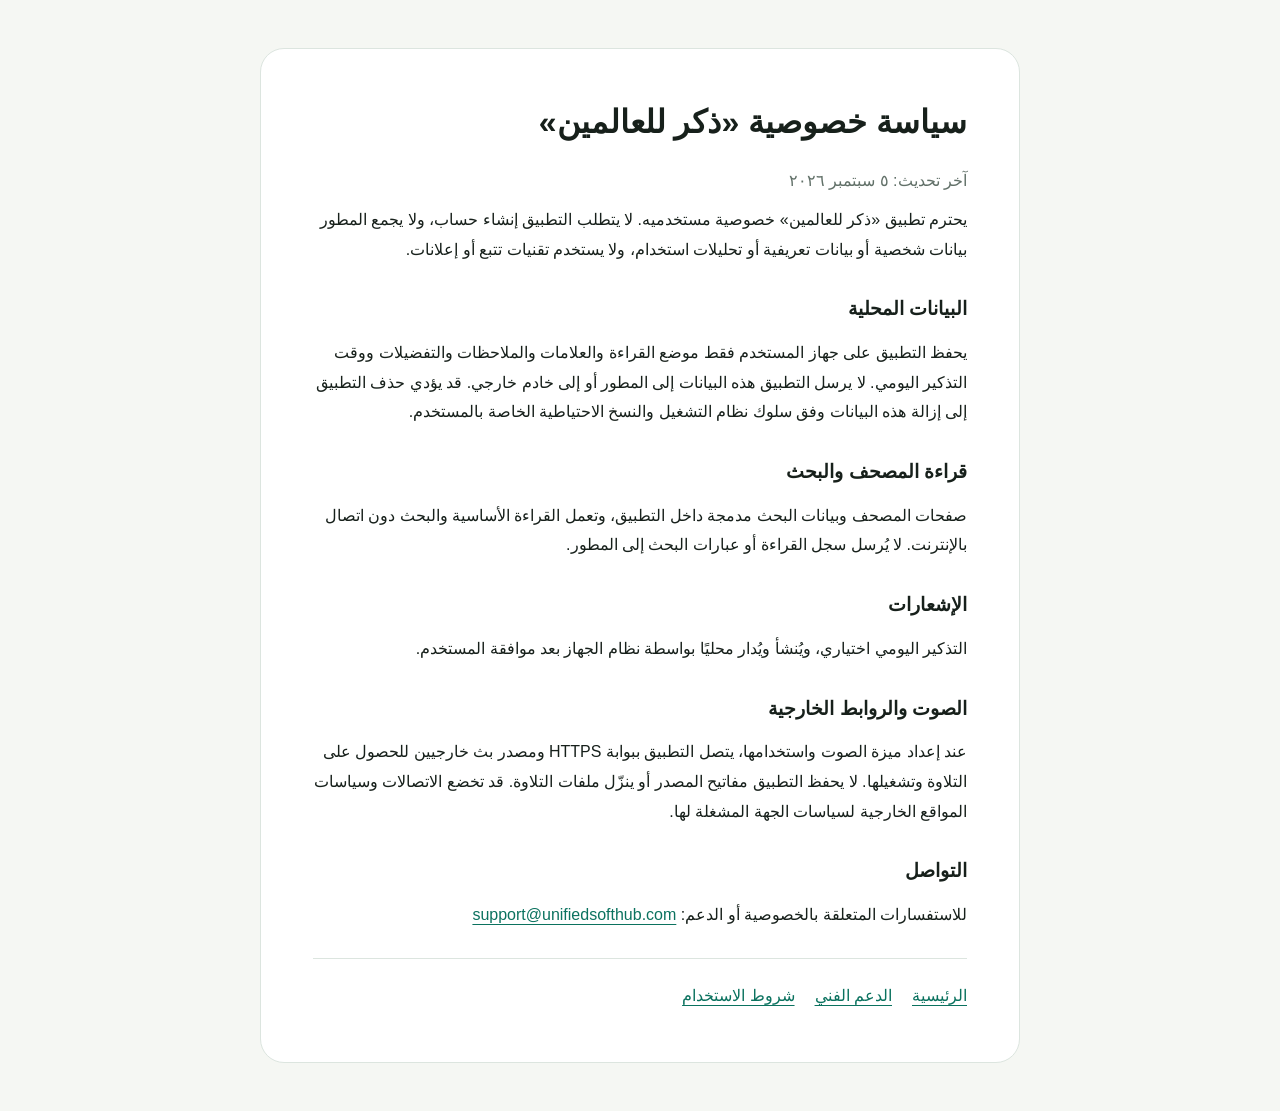
==== privacy.html @ 2fbc76ec "Publish support and legal pages" ====
<!doctype html>
<html lang="ar" dir="rtl">
<head>
  <meta charset="utf-8">
  <meta name="viewport" content="width=device-width, initial-scale=1">
  <meta name="description" content="سياسة خصوصية تطبيق ذكر للعالمين.">
  <title>سياسة الخصوصية — ذكر للعالمين</title>
  <link rel="stylesheet" href="styles.css">
</head>
<body>
  <main>
    <h1>سياسة خصوصية «ذكر للعالمين»</h1>
    <p class="muted">آخر تحديث: ٥ سبتمبر ٢٠٢٦</p>
    <p>يحترم تطبيق «ذكر للعالمين» خصوصية مستخدميه. لا يتطلب التطبيق إنشاء حساب، ولا يجمع المطور بيانات شخصية أو بيانات تعريفية أو تحليلات استخدام، ولا يستخدم تقنيات تتبع أو إعلانات.</p>

    <h2>البيانات المحلية</h2>
    <p>يحفظ التطبيق على جهاز المستخدم فقط موضع القراءة والعلامات والملاحظات والتفضيلات ووقت التذكير اليومي. لا يرسل التطبيق هذه البيانات إلى المطور أو إلى خادم خارجي. قد يؤدي حذف التطبيق إلى إزالة هذه البيانات وفق سلوك نظام التشغيل والنسخ الاحتياطية الخاصة بالمستخدم.</p>

    <h2>قراءة المصحف والبحث</h2>
    <p>صفحات المصحف وبيانات البحث مدمجة داخل التطبيق، وتعمل القراءة الأساسية والبحث دون اتصال بالإنترنت. لا يُرسل سجل القراءة أو عبارات البحث إلى المطور.</p>

    <h2>الإشعارات</h2>
    <p>التذكير اليومي اختياري، ويُنشأ ويُدار محليًا بواسطة نظام الجهاز بعد موافقة المستخدم.</p>

    <h2>الصوت والروابط الخارجية</h2>
    <p>عند إعداد ميزة الصوت واستخدامها، يتصل التطبيق ببوابة HTTPS ومصدر بث خارجيين للحصول على التلاوة وتشغيلها. لا يحفظ التطبيق مفاتيح المصدر أو ينزّل ملفات التلاوة. قد تخضع الاتصالات وسياسات المواقع الخارجية لسياسات الجهة المشغلة لها.</p>

    <h2>التواصل</h2>
    <p>للاستفسارات المتعلقة بالخصوصية أو الدعم: <a href="mailto:support@unifiedsofthub.com">support@unifiedsofthub.com</a></p>
    <nav aria-label="روابط الموقع">
      <a href="index.html">الرئيسية</a>
      <a href="support.html">الدعم الفني</a>
      <a href="terms.html">شروط الاستخدام</a>
    </nav>
  </main>
</body>
</html>
---- styles.css ----
:root {
  color-scheme: light dark;
  --background: #f5f7f3;
  --surface: #ffffff;
  --text: #17201b;
  --muted: #617068;
  --accent: #0b725f;
  --border: #dce5df;
}

@media (prefers-color-scheme: dark) {
  :root {
    --background: #0c110e;
    --surface: #141b17;
    --text: #edf4ef;
    --muted: #a8b6ae;
    --accent: #70c8ad;
    --border: #28352e;
  }
}

* { box-sizing: border-box; }

body {
  margin: 0;
  background: var(--background);
  color: var(--text);
  font-family: -apple-system, BlinkMacSystemFont, "Segoe UI", Tahoma, Arial, sans-serif;
  line-height: 1.85;
}

main {
  width: min(760px, calc(100% - 32px));
  margin: 48px auto;
  padding: clamp(24px, 5vw, 52px);
  background: var(--surface);
  border: 1px solid var(--border);
  border-radius: 24px;
}

h1, h2 { line-height: 1.35; }
h1 { margin-top: 0; }
h2 { margin-top: 32px; font-size: 1.2rem; }
p { margin: 10px 0; }
.muted { color: var(--muted); }

a {
  color: var(--accent);
  text-decoration-thickness: 1px;
  text-underline-offset: 4px;
}

nav {
  display: flex;
  flex-wrap: wrap;
  gap: 10px 20px;
  margin-top: 28px;
  padding-top: 22px;
  border-top: 1px solid var(--border);
}
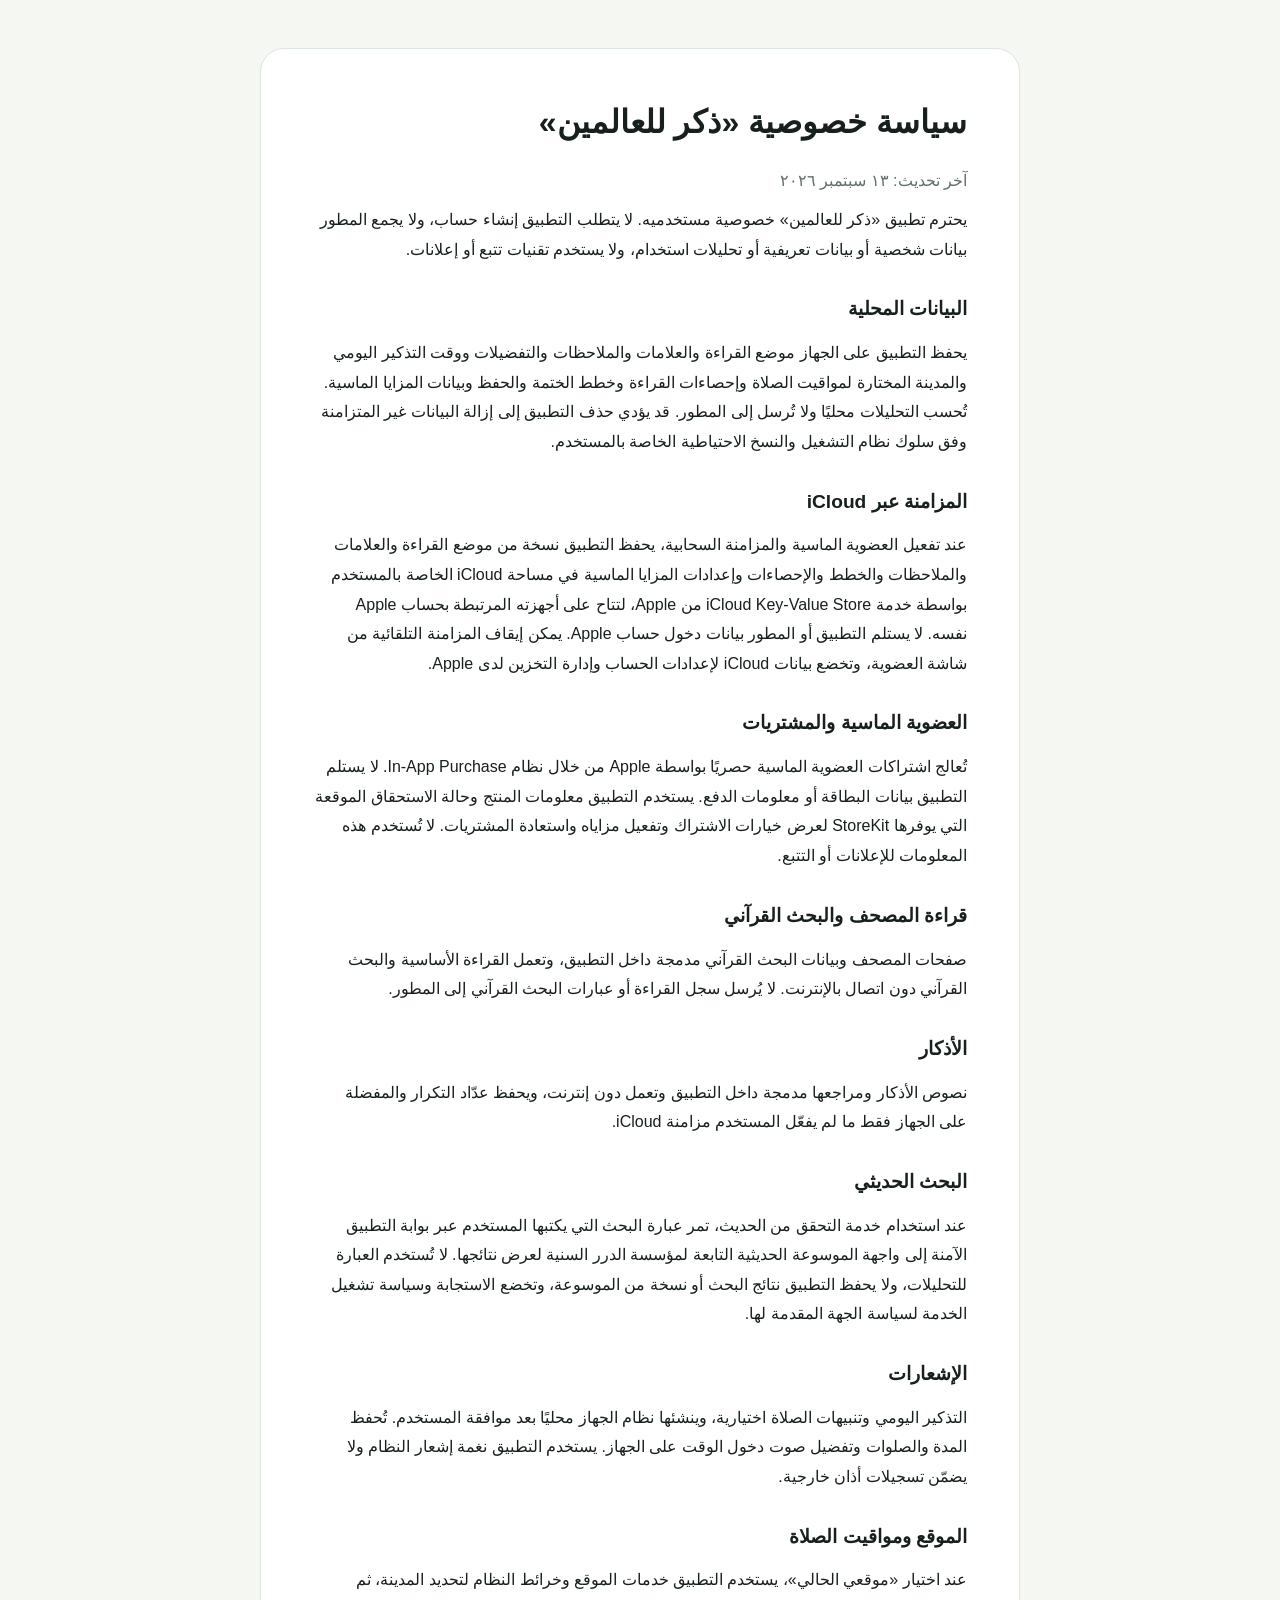
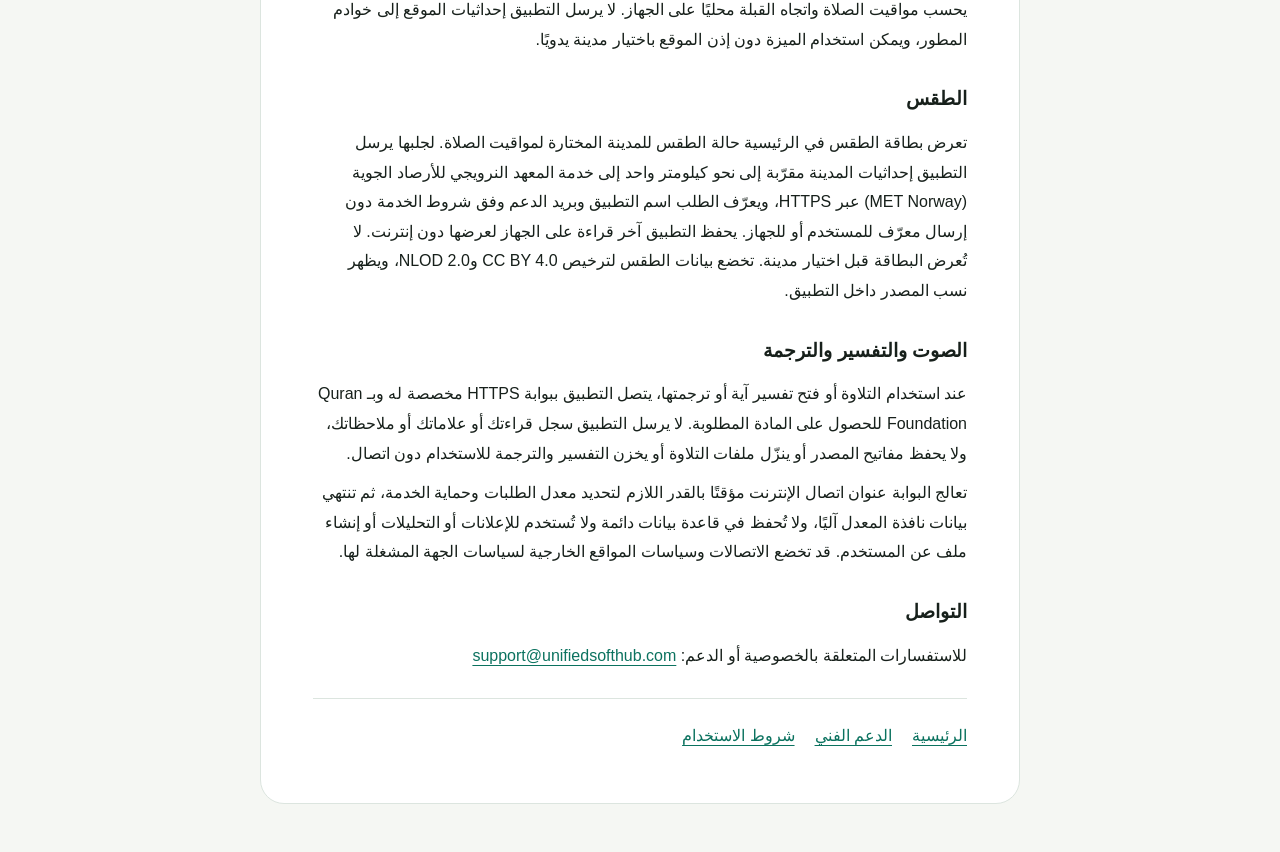
==== commit 498c1703: "Update privacy and subscription disclosures" ====
--- a/privacy.html
+++ b/privacy.html
@@ -10,20 +10,39 @@
 <body>
   <main>
     <h1>سياسة خصوصية «ذكر للعالمين»</h1>
-    <p class="muted">آخر تحديث: ٥ سبتمبر ٢٠٢٦</p>
+    <p class="muted">آخر تحديث: ١٣ سبتمبر ٢٠٢٦</p>
     <p>يحترم تطبيق «ذكر للعالمين» خصوصية مستخدميه. لا يتطلب التطبيق إنشاء حساب، ولا يجمع المطور بيانات شخصية أو بيانات تعريفية أو تحليلات استخدام، ولا يستخدم تقنيات تتبع أو إعلانات.</p>
 
     <h2>البيانات المحلية</h2>
-    <p>يحفظ التطبيق على جهاز المستخدم فقط موضع القراءة والعلامات والملاحظات والتفضيلات ووقت التذكير اليومي. لا يرسل التطبيق هذه البيانات إلى المطور أو إلى خادم خارجي. قد يؤدي حذف التطبيق إلى إزالة هذه البيانات وفق سلوك نظام التشغيل والنسخ الاحتياطية الخاصة بالمستخدم.</p>
+    <p>يحفظ التطبيق على الجهاز موضع القراءة والعلامات والملاحظات والتفضيلات ووقت التذكير اليومي والمدينة المختارة لمواقيت الصلاة وإحصاءات القراءة وخطط الختمة والحفظ وبيانات المزايا الماسية. تُحسب التحليلات محليًا ولا تُرسل إلى المطور. قد يؤدي حذف التطبيق إلى إزالة البيانات غير المتزامنة وفق سلوك نظام التشغيل والنسخ الاحتياطية الخاصة بالمستخدم.</p>
 
-    <h2>قراءة المصحف والبحث</h2>
-    <p>صفحات المصحف وبيانات البحث مدمجة داخل التطبيق، وتعمل القراءة الأساسية والبحث دون اتصال بالإنترنت. لا يُرسل سجل القراءة أو عبارات البحث إلى المطور.</p>
+    <h2>المزامنة عبر iCloud</h2>
+    <p>عند تفعيل العضوية الماسية والمزامنة السحابية، يحفظ التطبيق نسخة من موضع القراءة والعلامات والملاحظات والخطط والإحصاءات وإعدادات المزايا الماسية في مساحة iCloud الخاصة بالمستخدم بواسطة خدمة iCloud Key-Value Store من Apple، لتتاح على أجهزته المرتبطة بحساب Apple نفسه. لا يستلم التطبيق أو المطور بيانات دخول حساب Apple. يمكن إيقاف المزامنة التلقائية من شاشة العضوية، وتخضع بيانات iCloud لإعدادات الحساب وإدارة التخزين لدى Apple.</p>
+
+    <h2>العضوية الماسية والمشتريات</h2>
+    <p>تُعالج اشتراكات العضوية الماسية حصريًا بواسطة Apple من خلال نظام In-App Purchase. لا يستلم التطبيق بيانات البطاقة أو معلومات الدفع. يستخدم التطبيق معلومات المنتج وحالة الاستحقاق الموقعة التي يوفرها StoreKit لعرض خيارات الاشتراك وتفعيل مزاياه واستعادة المشتريات. لا تُستخدم هذه المعلومات للإعلانات أو التتبع.</p>
+
+    <h2>قراءة المصحف والبحث القرآني</h2>
+    <p>صفحات المصحف وبيانات البحث القرآني مدمجة داخل التطبيق، وتعمل القراءة الأساسية والبحث القرآني دون اتصال بالإنترنت. لا يُرسل سجل القراءة أو عبارات البحث القرآني إلى المطور.</p>
+
+    <h2>الأذكار</h2>
+    <p>نصوص الأذكار ومراجعها مدمجة داخل التطبيق وتعمل دون إنترنت، ويحفظ عدّاد التكرار والمفضلة على الجهاز فقط ما لم يفعّل المستخدم مزامنة iCloud.</p>
+
+    <h2>البحث الحديثي</h2>
+    <p>عند استخدام خدمة التحقق من الحديث، تمر عبارة البحث التي يكتبها المستخدم عبر بوابة التطبيق الآمنة إلى واجهة الموسوعة الحديثية التابعة لمؤسسة الدرر السنية لعرض نتائجها. لا تُستخدم العبارة للتحليلات، ولا يحفظ التطبيق نتائج البحث أو نسخة من الموسوعة، وتخضع الاستجابة وسياسة تشغيل الخدمة لسياسة الجهة المقدمة لها.</p>
 
     <h2>الإشعارات</h2>
-    <p>التذكير اليومي اختياري، ويُنشأ ويُدار محليًا بواسطة نظام الجهاز بعد موافقة المستخدم.</p>
+    <p>التذكير اليومي وتنبيهات الصلاة اختيارية، وينشئها نظام الجهاز محليًا بعد موافقة المستخدم. تُحفظ المدة والصلوات وتفضيل صوت دخول الوقت على الجهاز. يستخدم التطبيق نغمة إشعار النظام ولا يضمّن تسجيلات أذان خارجية.</p>
 
-    <h2>الصوت والروابط الخارجية</h2>
-    <p>عند إعداد ميزة الصوت واستخدامها، يتصل التطبيق ببوابة HTTPS ومصدر بث خارجيين للحصول على التلاوة وتشغيلها. لا يحفظ التطبيق مفاتيح المصدر أو ينزّل ملفات التلاوة. قد تخضع الاتصالات وسياسات المواقع الخارجية لسياسات الجهة المشغلة لها.</p>
+    <h2>الموقع ومواقيت الصلاة</h2>
+    <p>عند اختيار «موقعي الحالي»، يستخدم التطبيق خدمات الموقع وخرائط النظام لتحديد المدينة، ثم يحسب مواقيت الصلاة واتجاه القبلة محليًا على الجهاز. لا يرسل التطبيق إحداثيات الموقع إلى خوادم المطور، ويمكن استخدام الميزة دون إذن الموقع باختيار مدينة يدويًا.</p>
+
+    <h2>الطقس</h2>
+    <p>تعرض بطاقة الطقس في الرئيسية حالة الطقس للمدينة المختارة لمواقيت الصلاة. لجلبها يرسل التطبيق إحداثيات المدينة مقرّبة إلى نحو كيلومتر واحد إلى خدمة المعهد النرويجي للأرصاد الجوية (MET Norway) عبر HTTPS، ويعرّف الطلب اسم التطبيق وبريد الدعم وفق شروط الخدمة دون إرسال معرّف للمستخدم أو للجهاز. يحفظ التطبيق آخر قراءة على الجهاز لعرضها دون إنترنت. لا تُعرض البطاقة قبل اختيار مدينة. تخضع بيانات الطقس لترخيص CC BY 4.0 وNLOD 2.0، ويظهر نسب المصدر داخل التطبيق.</p>
+
+    <h2>الصوت والتفسير والترجمة</h2>
+    <p>عند استخدام التلاوة أو فتح تفسير آية أو ترجمتها، يتصل التطبيق ببوابة HTTPS مخصصة له وبـ Quran Foundation للحصول على المادة المطلوبة. لا يرسل التطبيق سجل قراءتك أو علاماتك أو ملاحظاتك، ولا يحفظ مفاتيح المصدر أو ينزّل ملفات التلاوة أو يخزن التفسير والترجمة للاستخدام دون اتصال.</p>
+    <p>تعالج البوابة عنوان اتصال الإنترنت مؤقتًا بالقدر اللازم لتحديد معدل الطلبات وحماية الخدمة، ثم تنتهي بيانات نافذة المعدل آليًا، ولا تُحفظ في قاعدة بيانات دائمة ولا تُستخدم للإعلانات أو التحليلات أو إنشاء ملف عن المستخدم. قد تخضع الاتصالات وسياسات المواقع الخارجية لسياسات الجهة المشغلة لها.</p>
 
     <h2>التواصل</h2>
     <p>للاستفسارات المتعلقة بالخصوصية أو الدعم: <a href="mailto:support@unifiedsofthub.com">support@unifiedsofthub.com</a></p>
@@ -35,4 +54,3 @@
   </main>
 </body>
 </html>
-
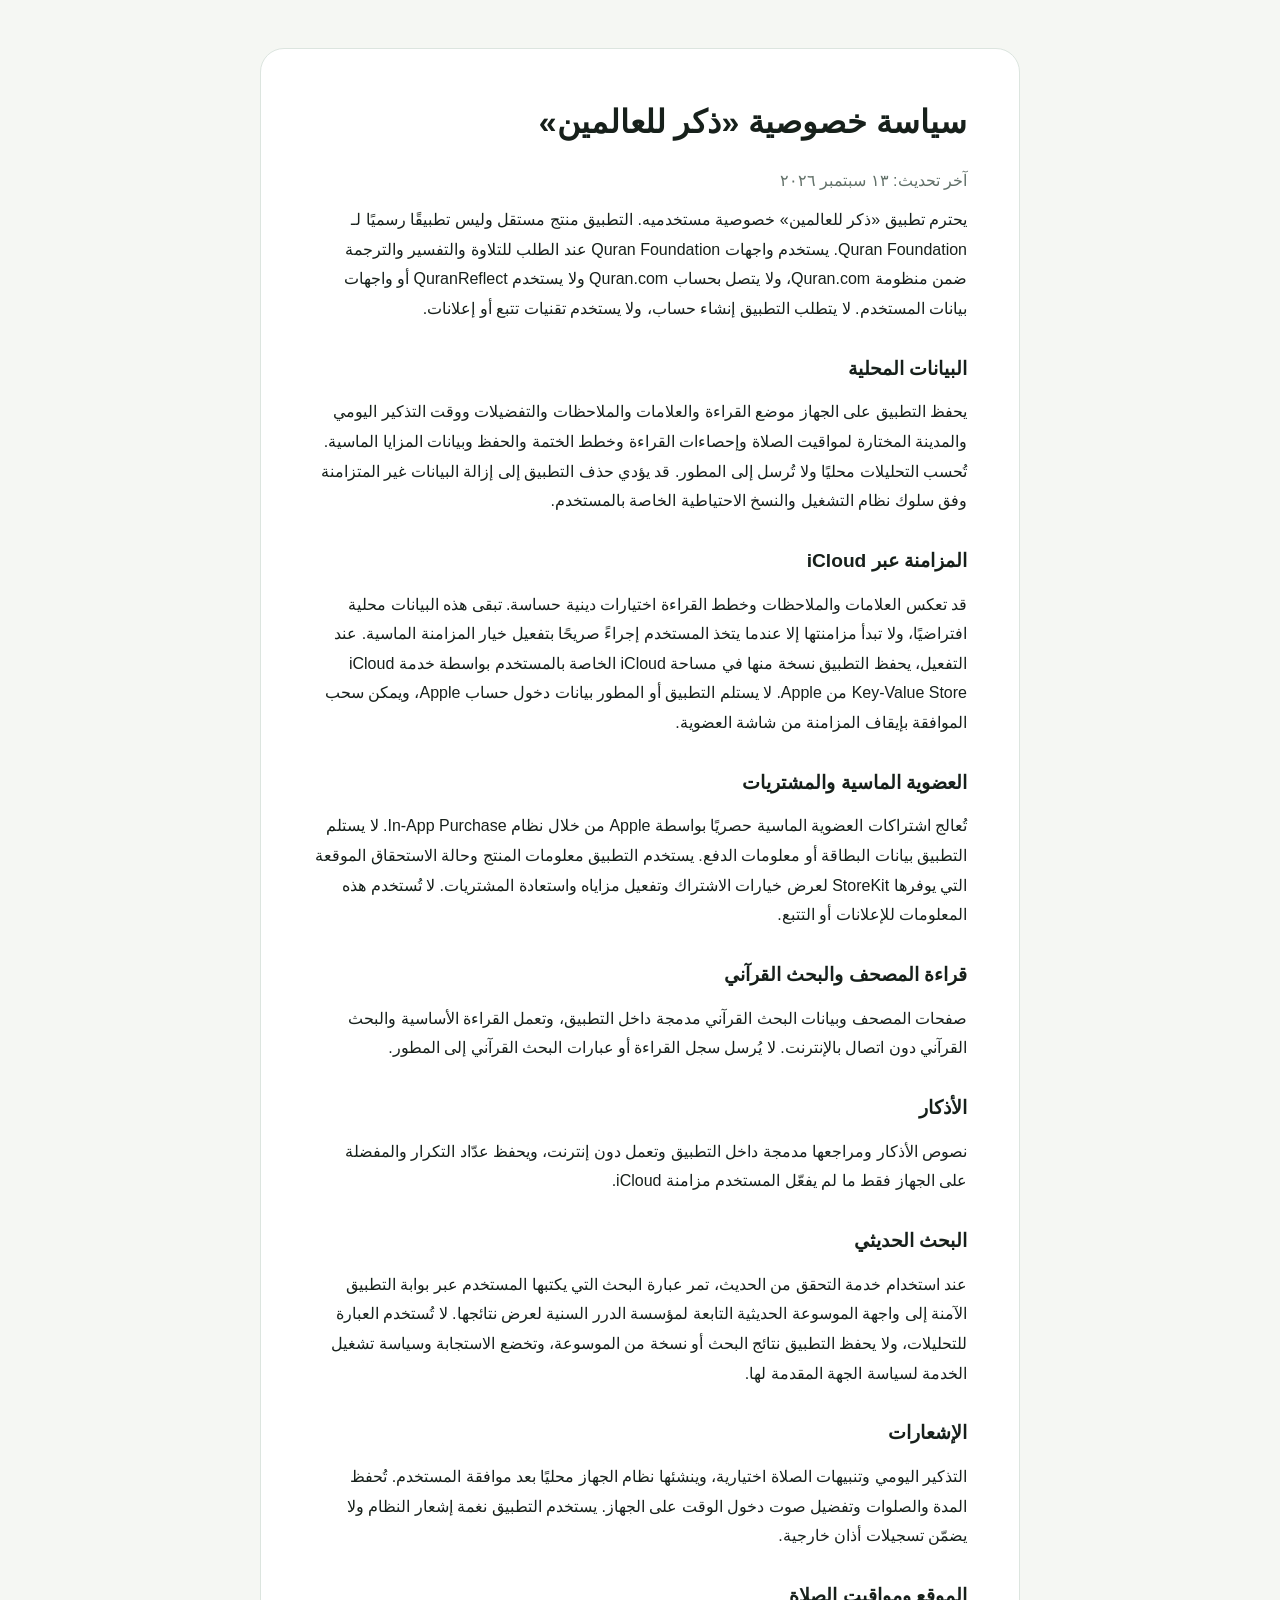
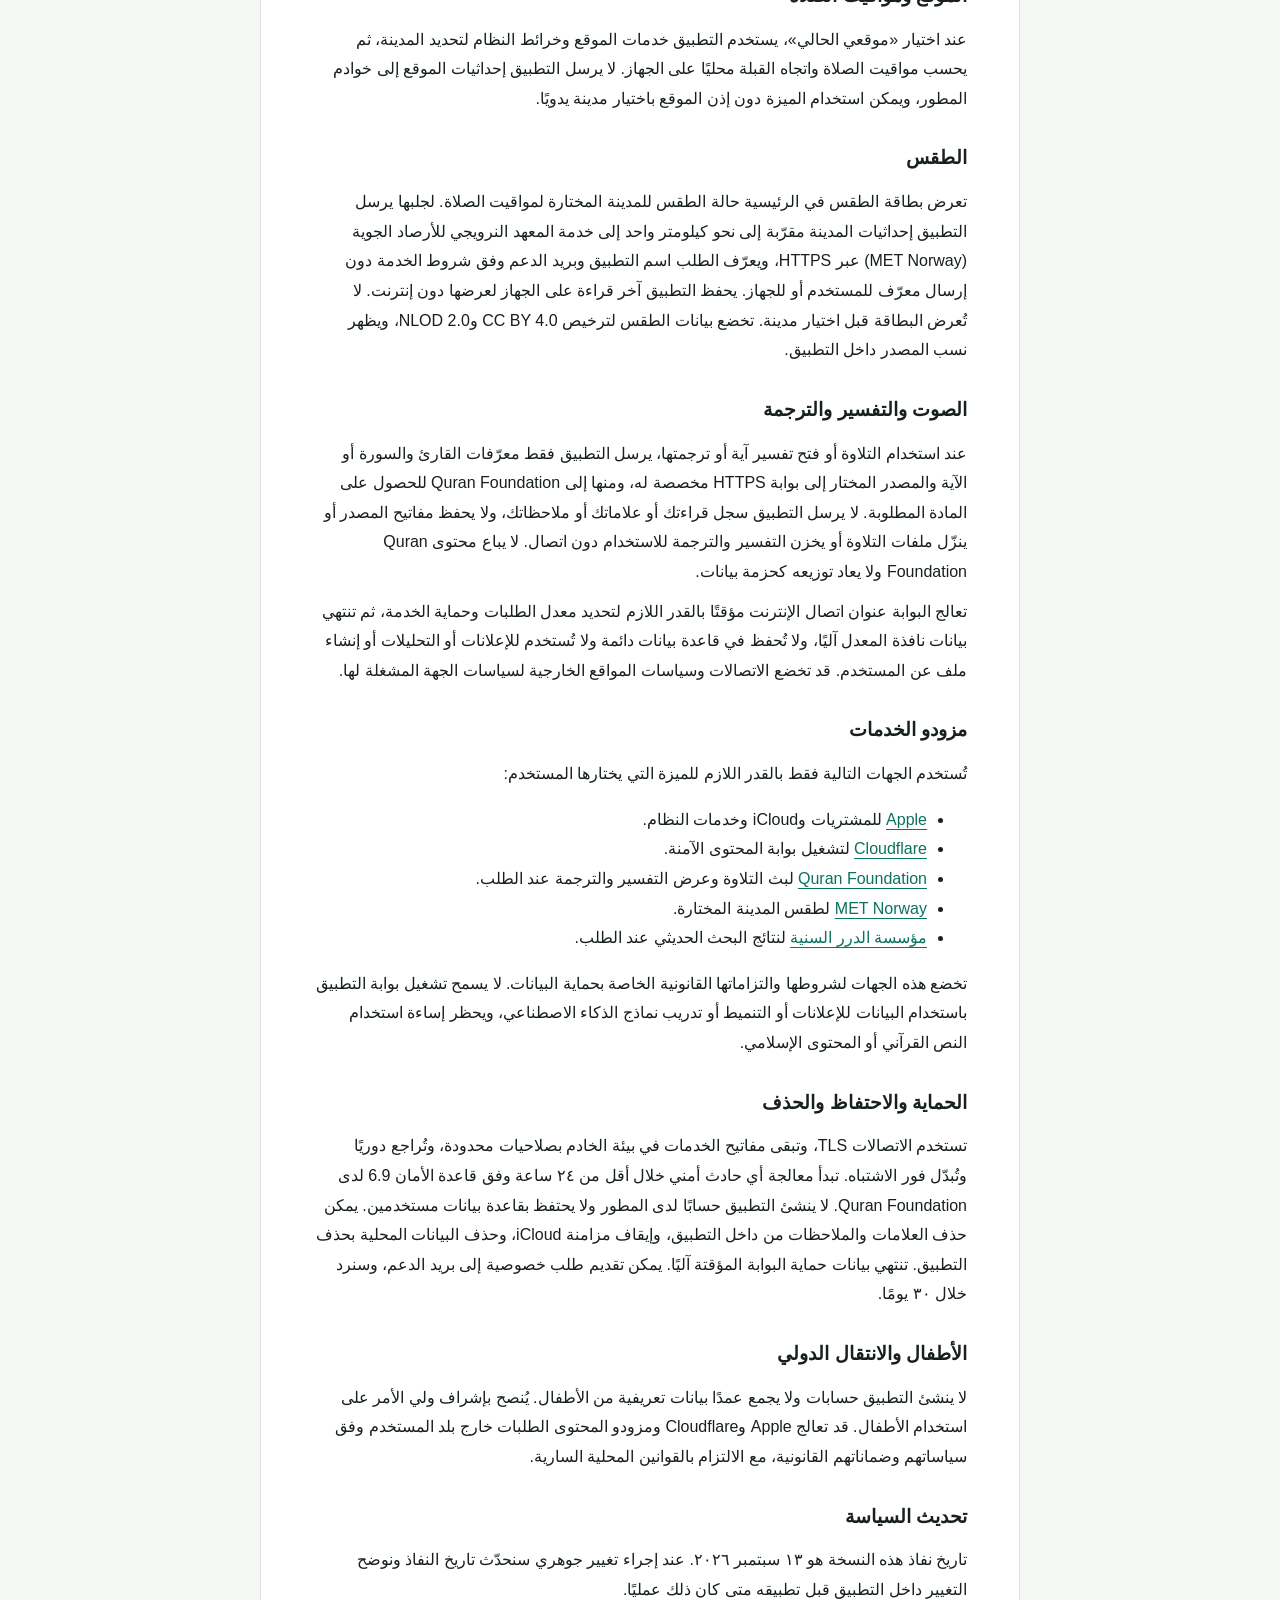
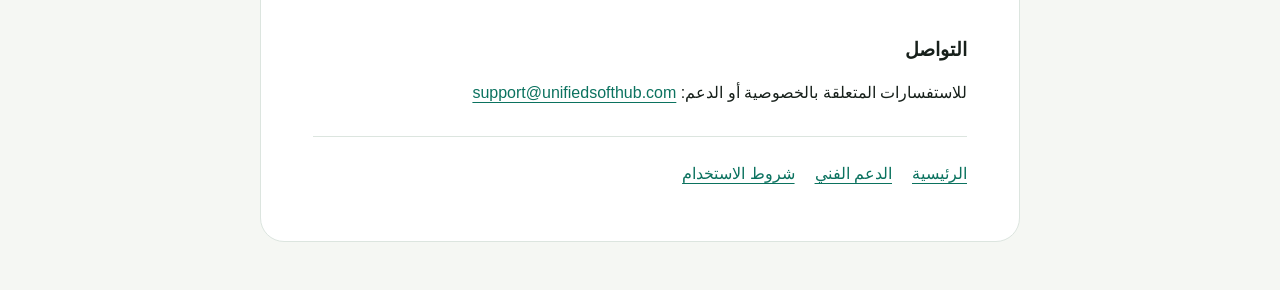
==== commit c36f7329: "Align legal pages with content provider terms" ====
--- a/privacy.html
+++ b/privacy.html
@@ -11,13 +11,13 @@
   <main>
     <h1>سياسة خصوصية «ذكر للعالمين»</h1>
     <p class="muted">آخر تحديث: ١٣ سبتمبر ٢٠٢٦</p>
-    <p>يحترم تطبيق «ذكر للعالمين» خصوصية مستخدميه. لا يتطلب التطبيق إنشاء حساب، ولا يجمع المطور بيانات شخصية أو بيانات تعريفية أو تحليلات استخدام، ولا يستخدم تقنيات تتبع أو إعلانات.</p>
+    <p>يحترم تطبيق «ذكر للعالمين» خصوصية مستخدميه. التطبيق منتج مستقل وليس تطبيقًا رسميًا لـ Quran Foundation. يستخدم واجهات Quran Foundation عند الطلب للتلاوة والتفسير والترجمة ضمن منظومة Quran.com، ولا يتصل بحساب Quran.com ولا يستخدم QuranReflect أو واجهات بيانات المستخدم. لا يتطلب التطبيق إنشاء حساب، ولا يستخدم تقنيات تتبع أو إعلانات.</p>
 
     <h2>البيانات المحلية</h2>
     <p>يحفظ التطبيق على الجهاز موضع القراءة والعلامات والملاحظات والتفضيلات ووقت التذكير اليومي والمدينة المختارة لمواقيت الصلاة وإحصاءات القراءة وخطط الختمة والحفظ وبيانات المزايا الماسية. تُحسب التحليلات محليًا ولا تُرسل إلى المطور. قد يؤدي حذف التطبيق إلى إزالة البيانات غير المتزامنة وفق سلوك نظام التشغيل والنسخ الاحتياطية الخاصة بالمستخدم.</p>
 
     <h2>المزامنة عبر iCloud</h2>
-    <p>عند تفعيل العضوية الماسية والمزامنة السحابية، يحفظ التطبيق نسخة من موضع القراءة والعلامات والملاحظات والخطط والإحصاءات وإعدادات المزايا الماسية في مساحة iCloud الخاصة بالمستخدم بواسطة خدمة iCloud Key-Value Store من Apple، لتتاح على أجهزته المرتبطة بحساب Apple نفسه. لا يستلم التطبيق أو المطور بيانات دخول حساب Apple. يمكن إيقاف المزامنة التلقائية من شاشة العضوية، وتخضع بيانات iCloud لإعدادات الحساب وإدارة التخزين لدى Apple.</p>
+    <p>قد تعكس العلامات والملاحظات وخطط القراءة اختيارات دينية حساسة. تبقى هذه البيانات محلية افتراضيًا، ولا تبدأ مزامنتها إلا عندما يتخذ المستخدم إجراءً صريحًا بتفعيل خيار المزامنة الماسية. عند التفعيل، يحفظ التطبيق نسخة منها في مساحة iCloud الخاصة بالمستخدم بواسطة خدمة iCloud Key-Value Store من Apple. لا يستلم التطبيق أو المطور بيانات دخول حساب Apple، ويمكن سحب الموافقة بإيقاف المزامنة من شاشة العضوية.</p>
 
     <h2>العضوية الماسية والمشتريات</h2>
     <p>تُعالج اشتراكات العضوية الماسية حصريًا بواسطة Apple من خلال نظام In-App Purchase. لا يستلم التطبيق بيانات البطاقة أو معلومات الدفع. يستخدم التطبيق معلومات المنتج وحالة الاستحقاق الموقعة التي يوفرها StoreKit لعرض خيارات الاشتراك وتفعيل مزاياه واستعادة المشتريات. لا تُستخدم هذه المعلومات للإعلانات أو التتبع.</p>
@@ -41,8 +41,28 @@
     <p>تعرض بطاقة الطقس في الرئيسية حالة الطقس للمدينة المختارة لمواقيت الصلاة. لجلبها يرسل التطبيق إحداثيات المدينة مقرّبة إلى نحو كيلومتر واحد إلى خدمة المعهد النرويجي للأرصاد الجوية (MET Norway) عبر HTTPS، ويعرّف الطلب اسم التطبيق وبريد الدعم وفق شروط الخدمة دون إرسال معرّف للمستخدم أو للجهاز. يحفظ التطبيق آخر قراءة على الجهاز لعرضها دون إنترنت. لا تُعرض البطاقة قبل اختيار مدينة. تخضع بيانات الطقس لترخيص CC BY 4.0 وNLOD 2.0، ويظهر نسب المصدر داخل التطبيق.</p>
 
     <h2>الصوت والتفسير والترجمة</h2>
-    <p>عند استخدام التلاوة أو فتح تفسير آية أو ترجمتها، يتصل التطبيق ببوابة HTTPS مخصصة له وبـ Quran Foundation للحصول على المادة المطلوبة. لا يرسل التطبيق سجل قراءتك أو علاماتك أو ملاحظاتك، ولا يحفظ مفاتيح المصدر أو ينزّل ملفات التلاوة أو يخزن التفسير والترجمة للاستخدام دون اتصال.</p>
+    <p>عند استخدام التلاوة أو فتح تفسير آية أو ترجمتها، يرسل التطبيق فقط معرّفات القارئ والسورة أو الآية والمصدر المختار إلى بوابة HTTPS مخصصة له، ومنها إلى Quran Foundation للحصول على المادة المطلوبة. لا يرسل التطبيق سجل قراءتك أو علاماتك أو ملاحظاتك، ولا يحفظ مفاتيح المصدر أو ينزّل ملفات التلاوة أو يخزن التفسير والترجمة للاستخدام دون اتصال. لا يباع محتوى Quran Foundation ولا يعاد توزيعه كحزمة بيانات.</p>
     <p>تعالج البوابة عنوان اتصال الإنترنت مؤقتًا بالقدر اللازم لتحديد معدل الطلبات وحماية الخدمة، ثم تنتهي بيانات نافذة المعدل آليًا، ولا تُحفظ في قاعدة بيانات دائمة ولا تُستخدم للإعلانات أو التحليلات أو إنشاء ملف عن المستخدم. قد تخضع الاتصالات وسياسات المواقع الخارجية لسياسات الجهة المشغلة لها.</p>
+
+    <h2>مزودو الخدمات</h2>
+    <p>تُستخدم الجهات التالية فقط بالقدر اللازم للميزة التي يختارها المستخدم:</p>
+    <ul>
+      <li><a href="https://www.apple.com/legal/privacy/">Apple</a> للمشتريات وiCloud وخدمات النظام.</li>
+      <li><a href="https://www.cloudflare.com/privacypolicy/">Cloudflare</a> لتشغيل بوابة المحتوى الآمنة.</li>
+      <li><a href="https://quran.com/ar/privacy">Quran Foundation</a> لبث التلاوة وعرض التفسير والترجمة عند الطلب.</li>
+      <li><a href="https://www.met.no/en/About-us/privacy">MET Norway</a> لطقس المدينة المختارة.</li>
+      <li><a href="https://dorar.net">مؤسسة الدرر السنية</a> لنتائج البحث الحديثي عند الطلب.</li>
+    </ul>
+    <p>تخضع هذه الجهات لشروطها والتزاماتها القانونية الخاصة بحماية البيانات. لا يسمح تشغيل بوابة التطبيق باستخدام البيانات للإعلانات أو التنميط أو تدريب نماذج الذكاء الاصطناعي، ويحظر إساءة استخدام النص القرآني أو المحتوى الإسلامي.</p>
+
+    <h2>الحماية والاحتفاظ والحذف</h2>
+    <p>تستخدم الاتصالات TLS، وتبقى مفاتيح الخدمات في بيئة الخادم بصلاحيات محدودة، وتُراجع دوريًا وتُبدّل فور الاشتباه. تبدأ معالجة أي حادث أمني خلال أقل من ٢٤ ساعة وفق قاعدة الأمان 6.9 لدى Quran Foundation. لا ينشئ التطبيق حسابًا لدى المطور ولا يحتفظ بقاعدة بيانات مستخدمين. يمكن حذف العلامات والملاحظات من داخل التطبيق، وإيقاف مزامنة iCloud، وحذف البيانات المحلية بحذف التطبيق. تنتهي بيانات حماية البوابة المؤقتة آليًا. يمكن تقديم طلب خصوصية إلى بريد الدعم، وسنرد خلال ٣٠ يومًا.</p>
+
+    <h2>الأطفال والانتقال الدولي</h2>
+    <p>لا ينشئ التطبيق حسابات ولا يجمع عمدًا بيانات تعريفية من الأطفال. يُنصح بإشراف ولي الأمر على استخدام الأطفال. قد تعالج Apple وCloudflare ومزودو المحتوى الطلبات خارج بلد المستخدم وفق سياساتهم وضماناتهم القانونية، مع الالتزام بالقوانين المحلية السارية.</p>
+
+    <h2>تحديث السياسة</h2>
+    <p>تاريخ نفاذ هذه النسخة هو ١٣ سبتمبر ٢٠٢٦. عند إجراء تغيير جوهري سنحدّث تاريخ النفاذ ونوضح التغيير داخل التطبيق قبل تطبيقه متى كان ذلك عمليًا.</p>
 
     <h2>التواصل</h2>
     <p>للاستفسارات المتعلقة بالخصوصية أو الدعم: <a href="mailto:support@unifiedsofthub.com">support@unifiedsofthub.com</a></p>
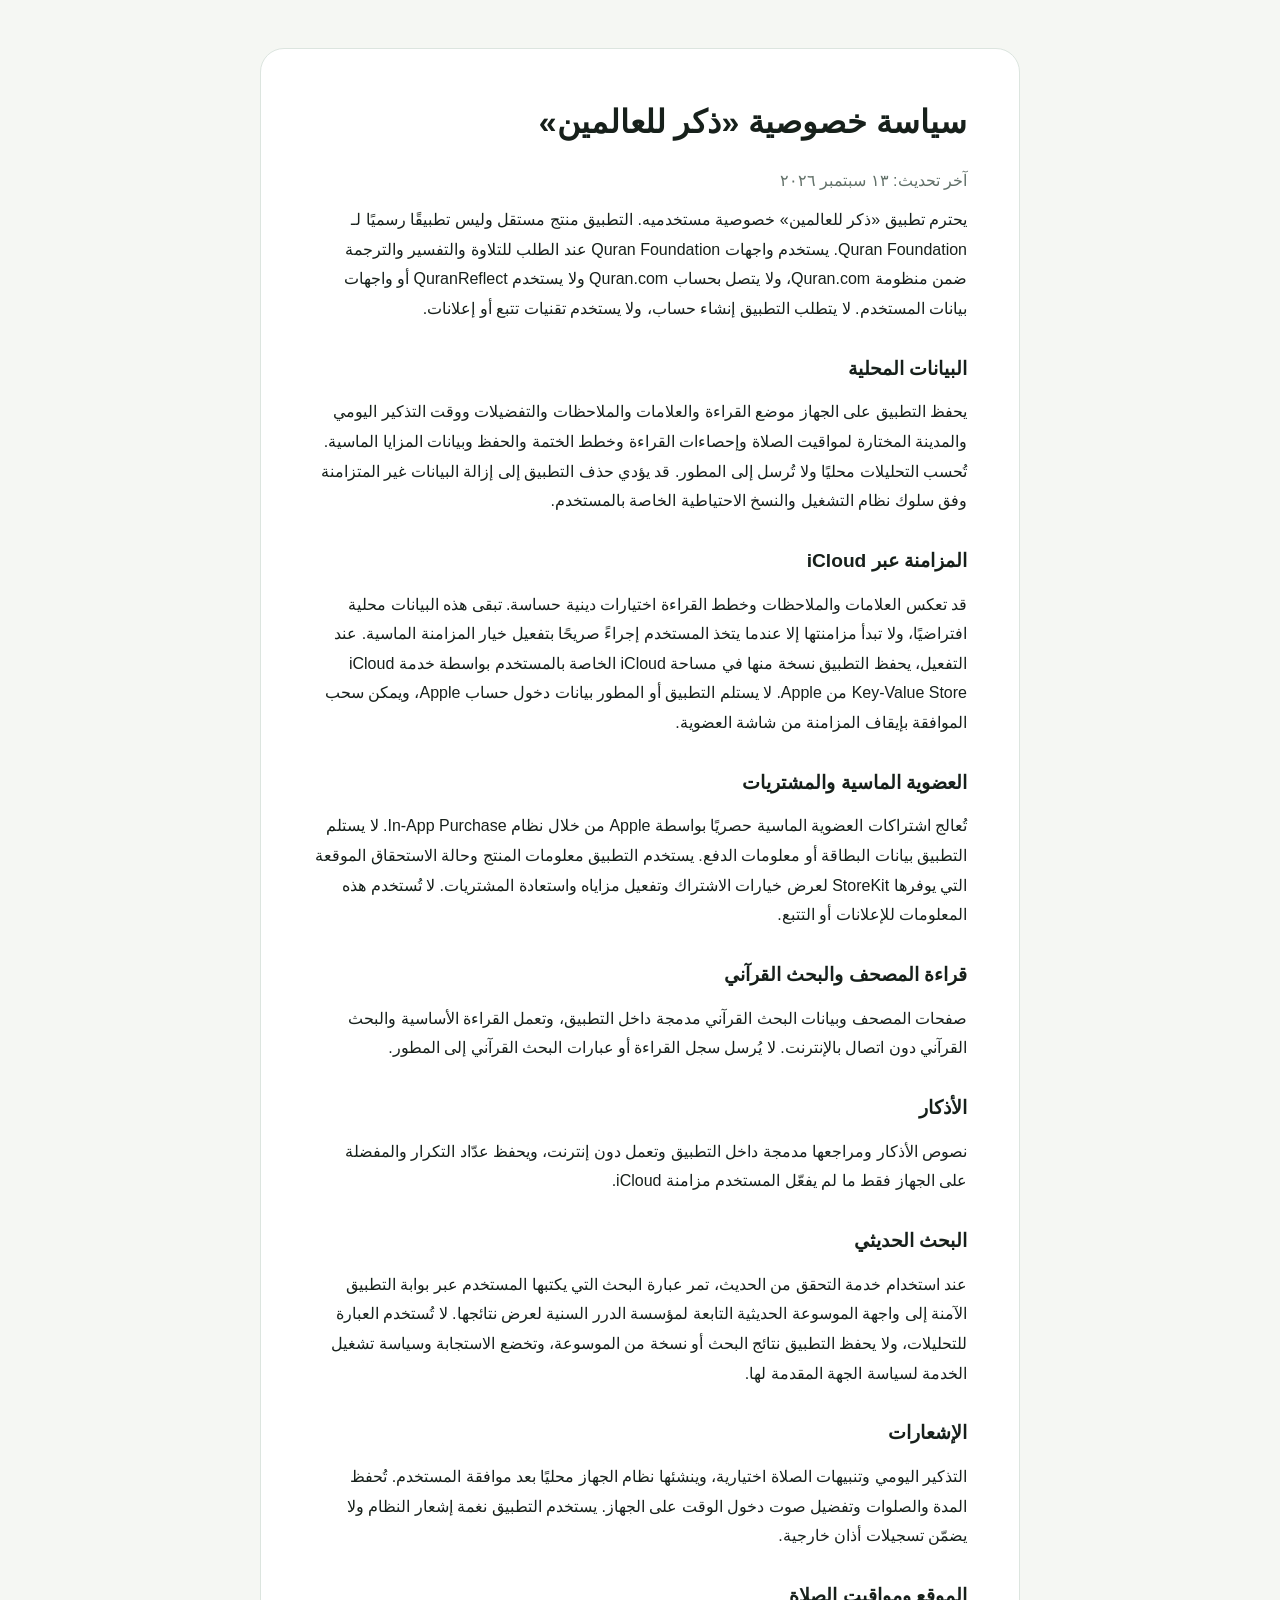
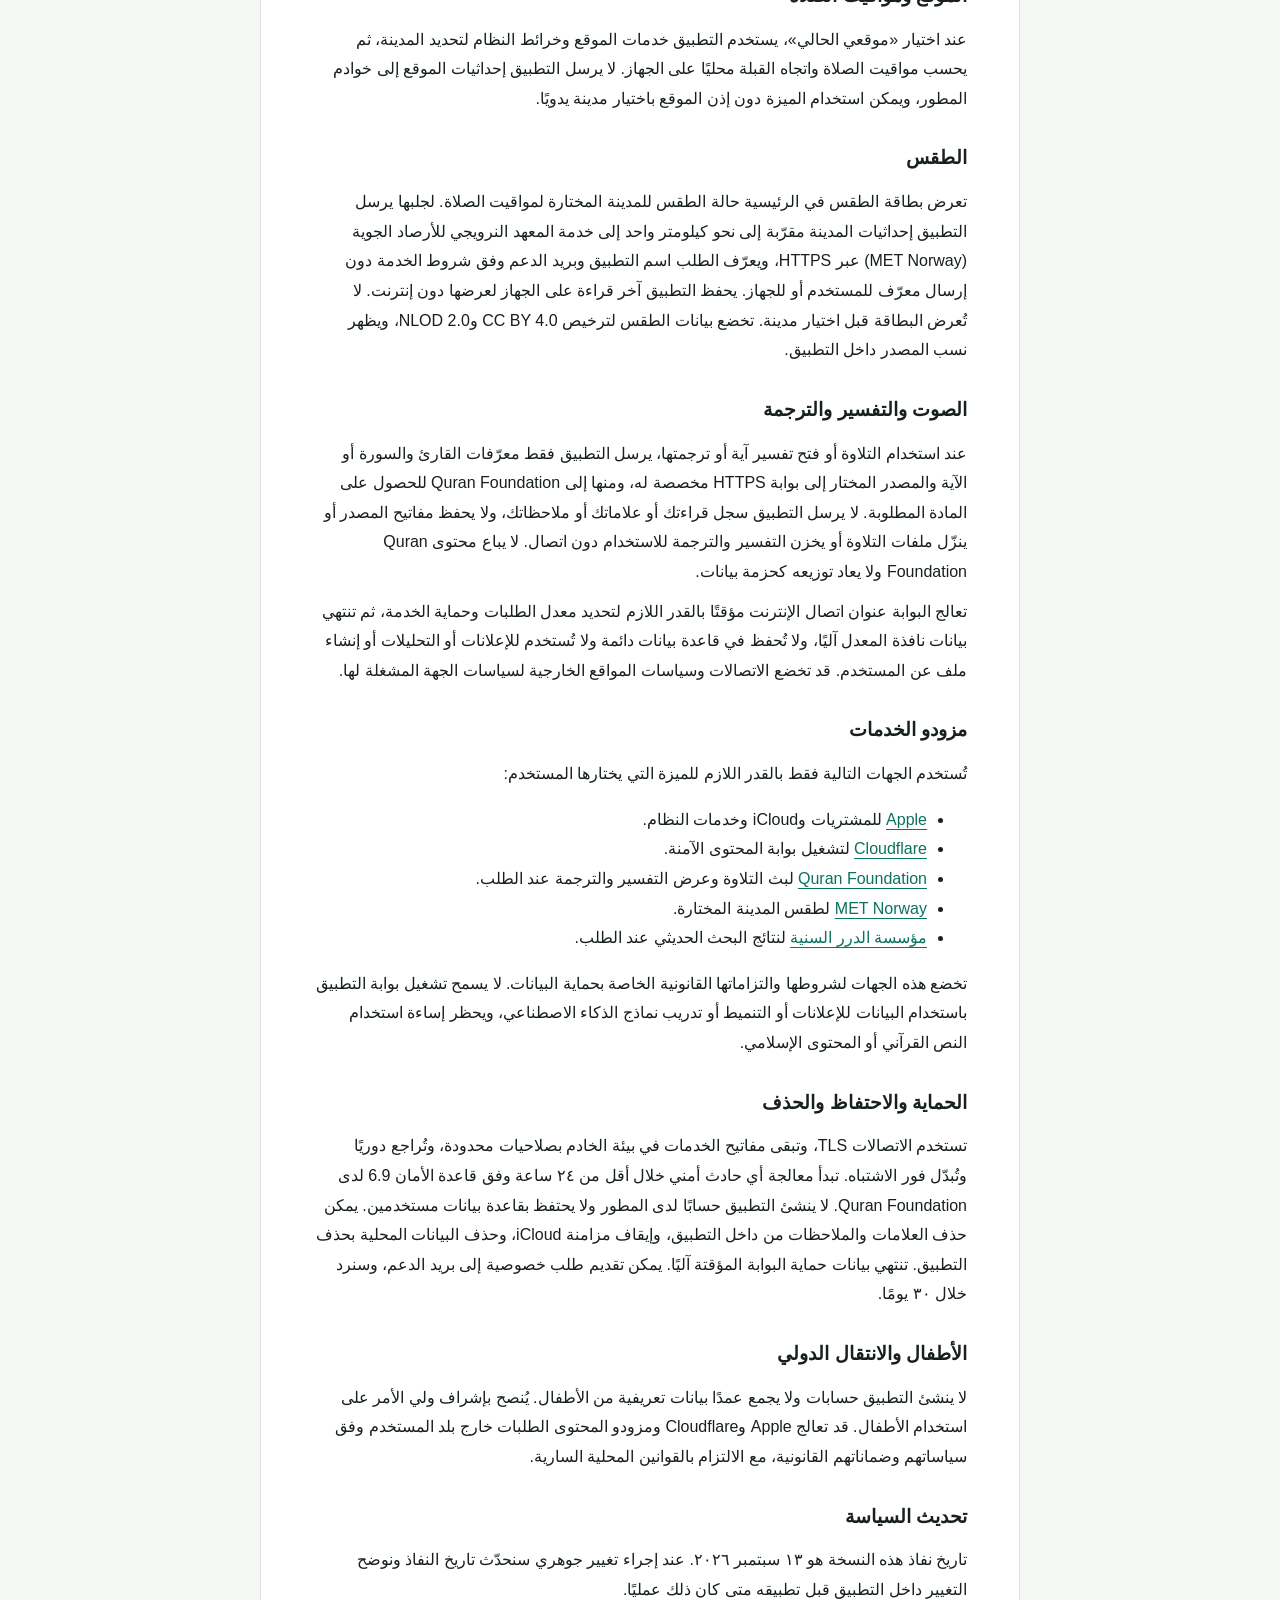
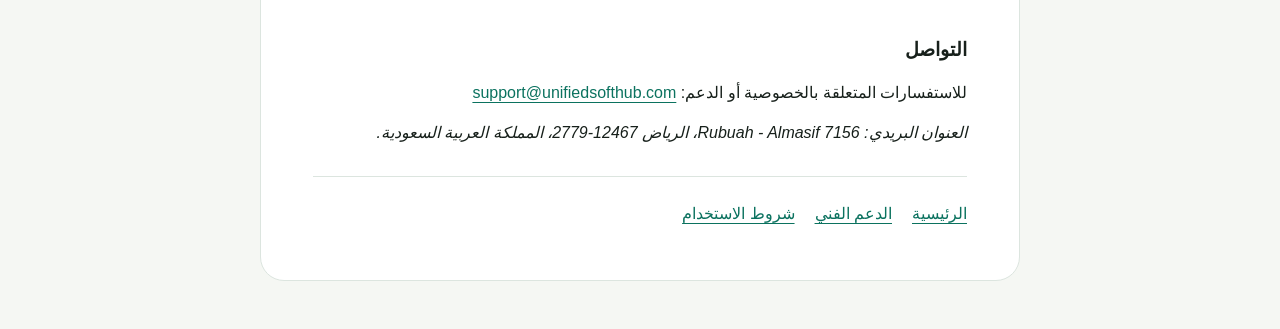
==== commit 09566720: "Add privacy mailing address" ====
--- a/privacy.html
+++ b/privacy.html
@@ -66,6 +66,7 @@
 
     <h2>التواصل</h2>
     <p>للاستفسارات المتعلقة بالخصوصية أو الدعم: <a href="mailto:support@unifiedsofthub.com">support@unifiedsofthub.com</a></p>
+    <address>العنوان البريدي: 7156 Rubuah - Almasif، الرياض 12467-2779، المملكة العربية السعودية.</address>
     <nav aria-label="روابط الموقع">
       <a href="index.html">الرئيسية</a>
       <a href="support.html">الدعم الفني</a>
